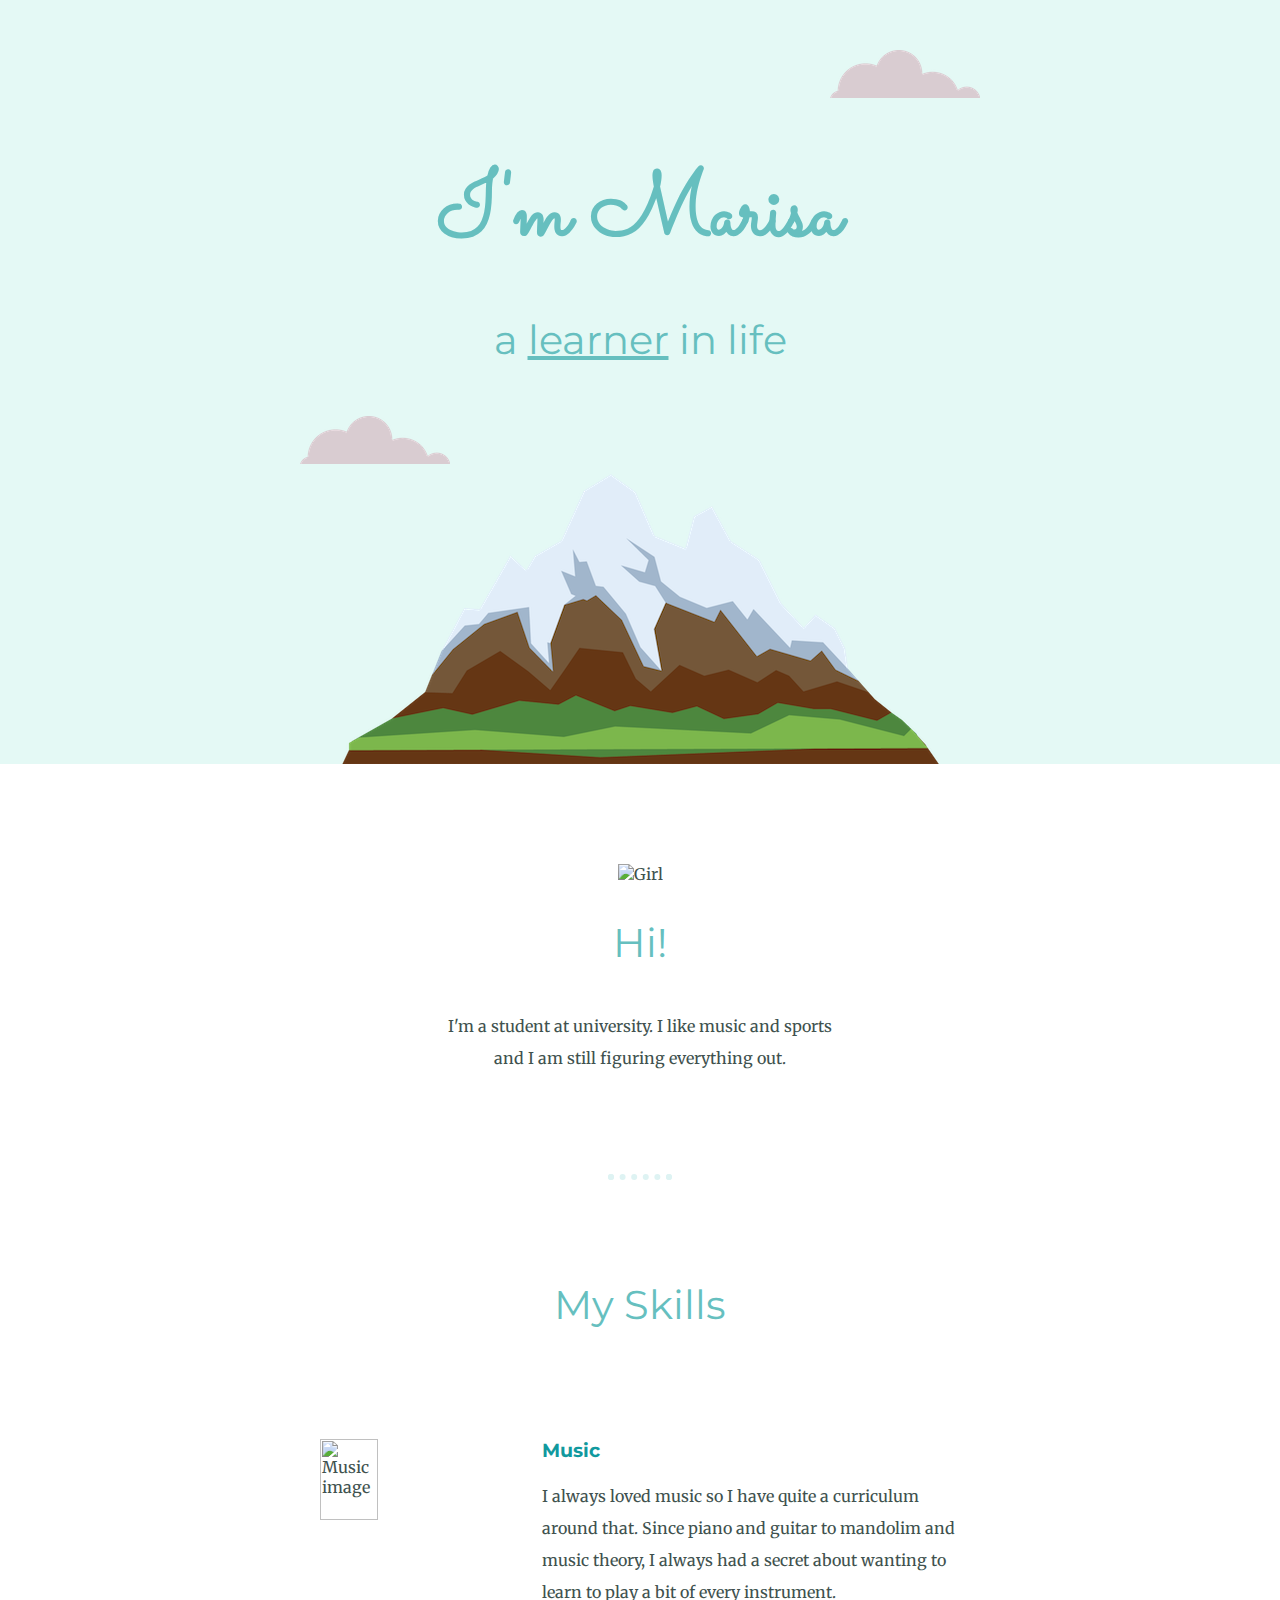
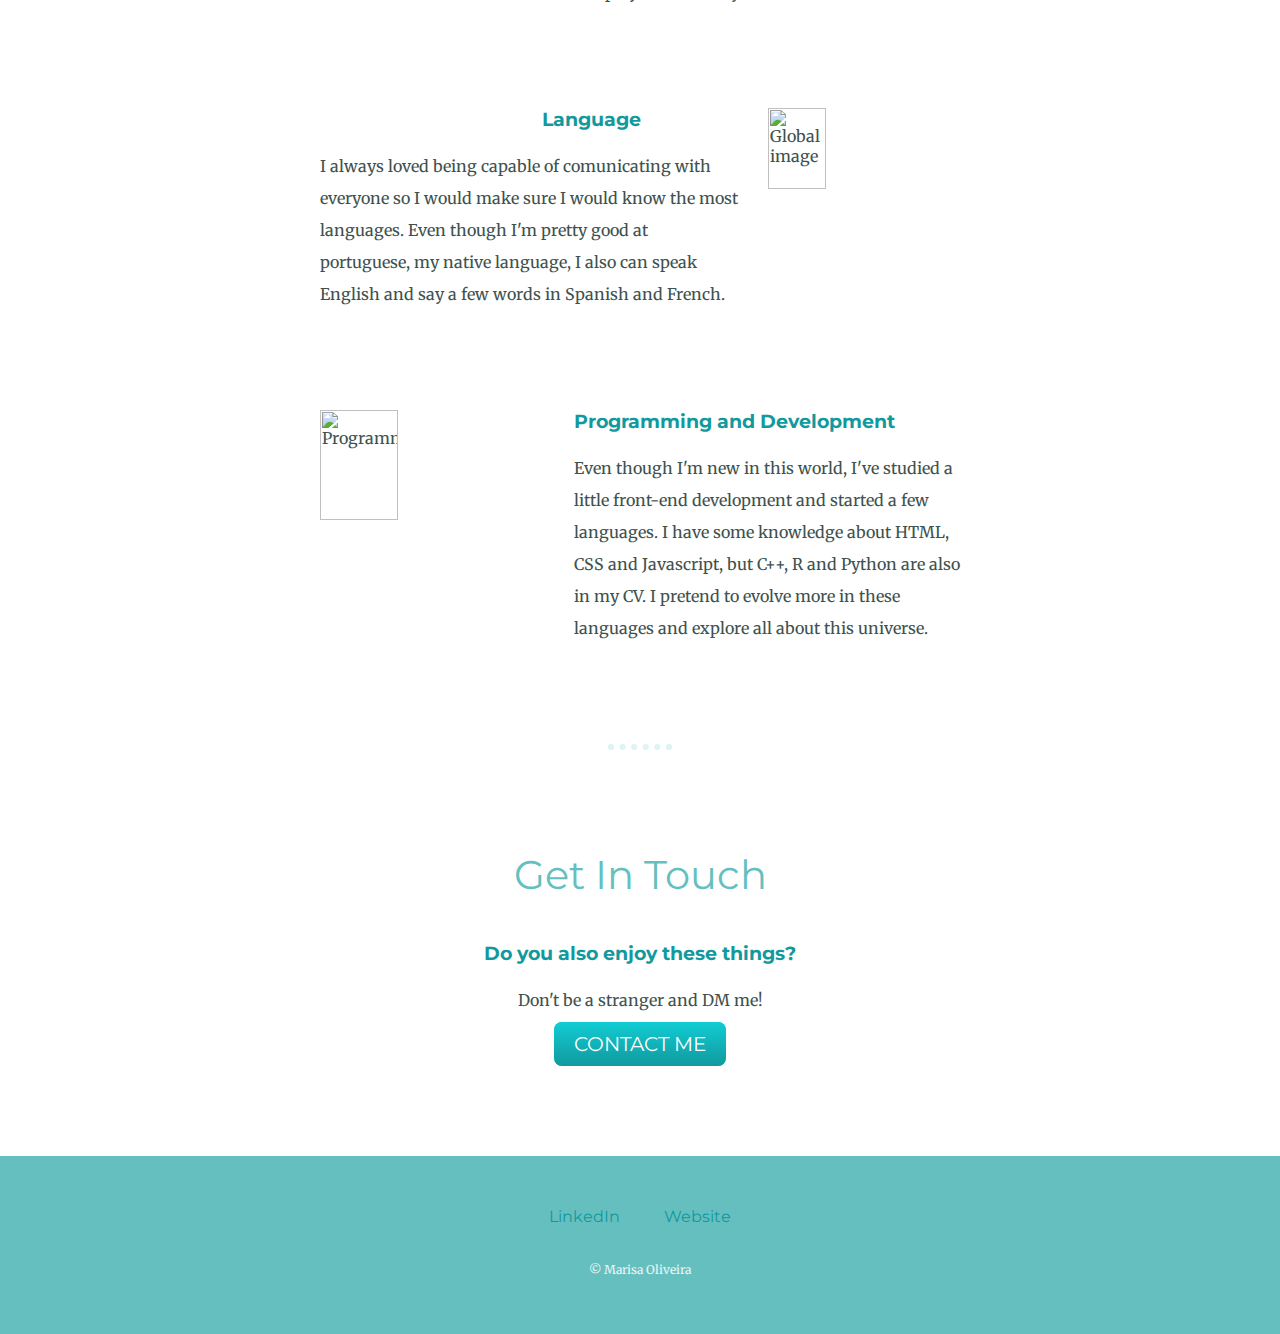
==== index.html @ 0f3580f4 "Add inicial CV website files" ====
<html lang="en">
<head>
    <meta charset="UTF-8">
    <meta http-equiv="X-UA-Compatible" content="IE=edge">
    <meta name="viewport" content="width=device-width, initial-scale=1.0">
    <title>Ana Oliveira</title>
    <link rel="stylesheet" type="text/css" href="css/styles.css">
    <link rel="favicon" href="favicon.ico?v=2">
    <link rel="preconnect" href="https://fonts.googleapis.com">
    <link rel="preconnect" href="https://fonts.gstatic.com" crossorigin>
    <link href="https://fonts.googleapis.com/css2?family=Merriweather&family=Montserrat&family=Sacramento&display=swap" rel="stylesheet">
</head>
<body>
    <div class="top-container">
        <img class="top-cloud" src="Images/cloud.png" alt="cloud-img">
        <h1> I'm Marisa</h1>
        <h2> a <span class="pro">learner</span> in life</h2>
        <img class="bottom-cloud" src="Images/cloud.png" alt="cloud-img">
        <img src="Images/mountain.png" alt="mountain-img">
    </div>

    <div class="middle-container">
        <div class="profile">
          <img src="https://cdn-icons.flaticon.com/png/128/3980/premium/3980933.png?token=exp=1659143339~hmac=8cd08ed136122cfe075abf5ff0aff583" alt="Girl">
          <h2>Hi!</h2>
          <p class="intro">I'm a student at university. I like music and sports and 
            I am still figuring everything out. </p>
        </div>
        <hr>
        <div class="skills">
          <h2>My Skills</h2>
          <div class="skill-row">
            <img class="image_music" src="https://cdn-icons-png.flaticon.com/128/3659/3659784.png" alt="Music image">
            
            <h3>Music</h3>
            <p> 
              I always loved music so I have quite a curriculum around that. Since piano and guitar 
              to mandolim and music theory, I always had a secret about wanting to learn to play a bit of every instrument.  </p>  
          </div>
          
          <div class="skill-row">
            <img class="image_language" src="https://cdn-icons-png.flaticon.com/128/3898/3898082.png" alt="Global image">
            
            <h3>Language</h3>
            <p> I always loved being capable of comunicating with everyone so I would make sure I would know 
              the most languages. Even though I'm pretty good at portuguese, my native language, I also can speak English and say a few words 
              in Spanish and French.  </p>
          </div>
        
          <div class="skill-row">
            <img class="image_programming" src="https://cdn-icons-png.flaticon.com/128/1006/1006363.png" alt="Programming">
            
            <h3>Programming and Development</h3>
            <p> Even though I'm new in this world, I've studied a little front-end development and started a few languages. I have some knowledge about HTML, CSS and Javascript,
              but C++, R and Python are also in my CV. I pretend to evolve more in these languages and explore all about this universe. </p>
          </div>
        </div>
        <hr>
        <div class="contact-me">
          <h2>Get In Touch</h2>
          <h3>Do you also enjoy these things?</h3>
          <p>Don't be a stranger and DM me!</p>
          <a class="btn" href="mailto:name@email.com">CONTACT ME</a>
        </div>
      </div>
      
      
      <div class="bottom-container">
        <a class="footer-link" href="https://www.linkedin.com/">LinkedIn</a>
        <a class="footer-link" href="my_first_webpage.html">Website</a>
        <p class="copyright"> © Marisa Oliveira</p>
      </div>
    
</body>
</html>
---- css/styles.css ----
body{
    color: #40514E;
    margin: 0;
    text-align: center;
    font-family: 'Merriweather', serif;
}

h1 {
    color: #66BFBF;
    font-size: 5.625rem; /* 100% = 16px = 1em */
    margin: 50px auto 0 auto;
    font-family: 'Sacramento', cursive;
}

h2 {
    color: #66BFBF;
    font-family: 'Montserrat', sans-serif;
    font-size: 2.5rem;
    font-weight: normal;
    padding-bottom: 10px;
}

h3 {
    color: #11999E;
    font-family: 'Montserrat', sans-serif;
}

p {
    line-height: 2;
}

hr {
    border: dotted #def3f3 6px;
    border-bottom: none;
    width: 4%;
    margin: 100px auto;
  }

a {
    color: #11999e;
    font-family: 'Montserrat', sans-serif;
    margin: 10px 20px; 
    text-decoration: none;
}

a:hover {
    color: #EAF6F6;
}

.top-container {
    background-color: #E4F9F5;
    position: relative;
    padding-top: 100px;
}

.middle-container {
    margin: 100px 0;
}

.bottom-container {
    background-color: #66bfbf;
    padding: 50px 0 20px;
}

.skill-row {
    width: 50%;
    margin: 100px auto 100px auto;
    text-align: left;
}

.pro {
    text-decoration: underline;
}

.intro {
    width: 30%;
    margin: auto;
}

.contact-me {
    width: 40%;
    margin: 40px auto 60px;
}

.copyright {
    color: #EAF6F6;
    font-size: 0.75rem;
    padding: 20px 0;
}

.top-cloud {
    position: absolute;
    right: 300px;
    top: 50px;
}

.bottom-cloud {
    position: absolute;
    left: 300px;
    bottom: 300px;
}

.image_music {
    width: 30%;
    float: left;
    margin-right: 30px;
}

.image_language {
    width: 30%;
    float: right;
    margin-left: 30px;
}

.image_programming {
    width: 35%;
    float: left;
    margin-right: 30px;
}

.btn {
    background: #11cdd4;
    background-image: -webkit-linear-gradient(top, #11cdd4, #11999e);
    background-image: -moz-linear-gradient(top, #11cdd4, #11999e);
    background-image: -ms-linear-gradient(top, #11cdd4, #11999e);
    background-image: -o-linear-gradient(top, #11cdd4, #11999e);
    background-image: linear-gradient(to bottom, #11cdd4, #11999e);
    -webkit-border-radius: 8;
    -moz-border-radius: 8;
    border-radius: 8px;
    font-family: 'Montserrat', sans-serif;
    color: #ffffff;
    font-size: 20px;
    padding: 10px 20px 10px 20px;
    text-decoration: none;
  }
  
  .btn:hover {
    background: #30e3cb;
    background-image: -webkit-linear-gradient(top, #30e3cb, #2bc4ad);
    background-image: -moz-linear-gradient(top, #30e3cb, #2bc4ad);
    background-image: -ms-linear-gradient(top, #30e3cb, #2bc4ad);
    background-image: -o-linear-gradient(top, #30e3cb, #2bc4ad);
    background-image: linear-gradient(to bottom, #30e3cb, #2bc4ad);
    text-decoration: none;
  }
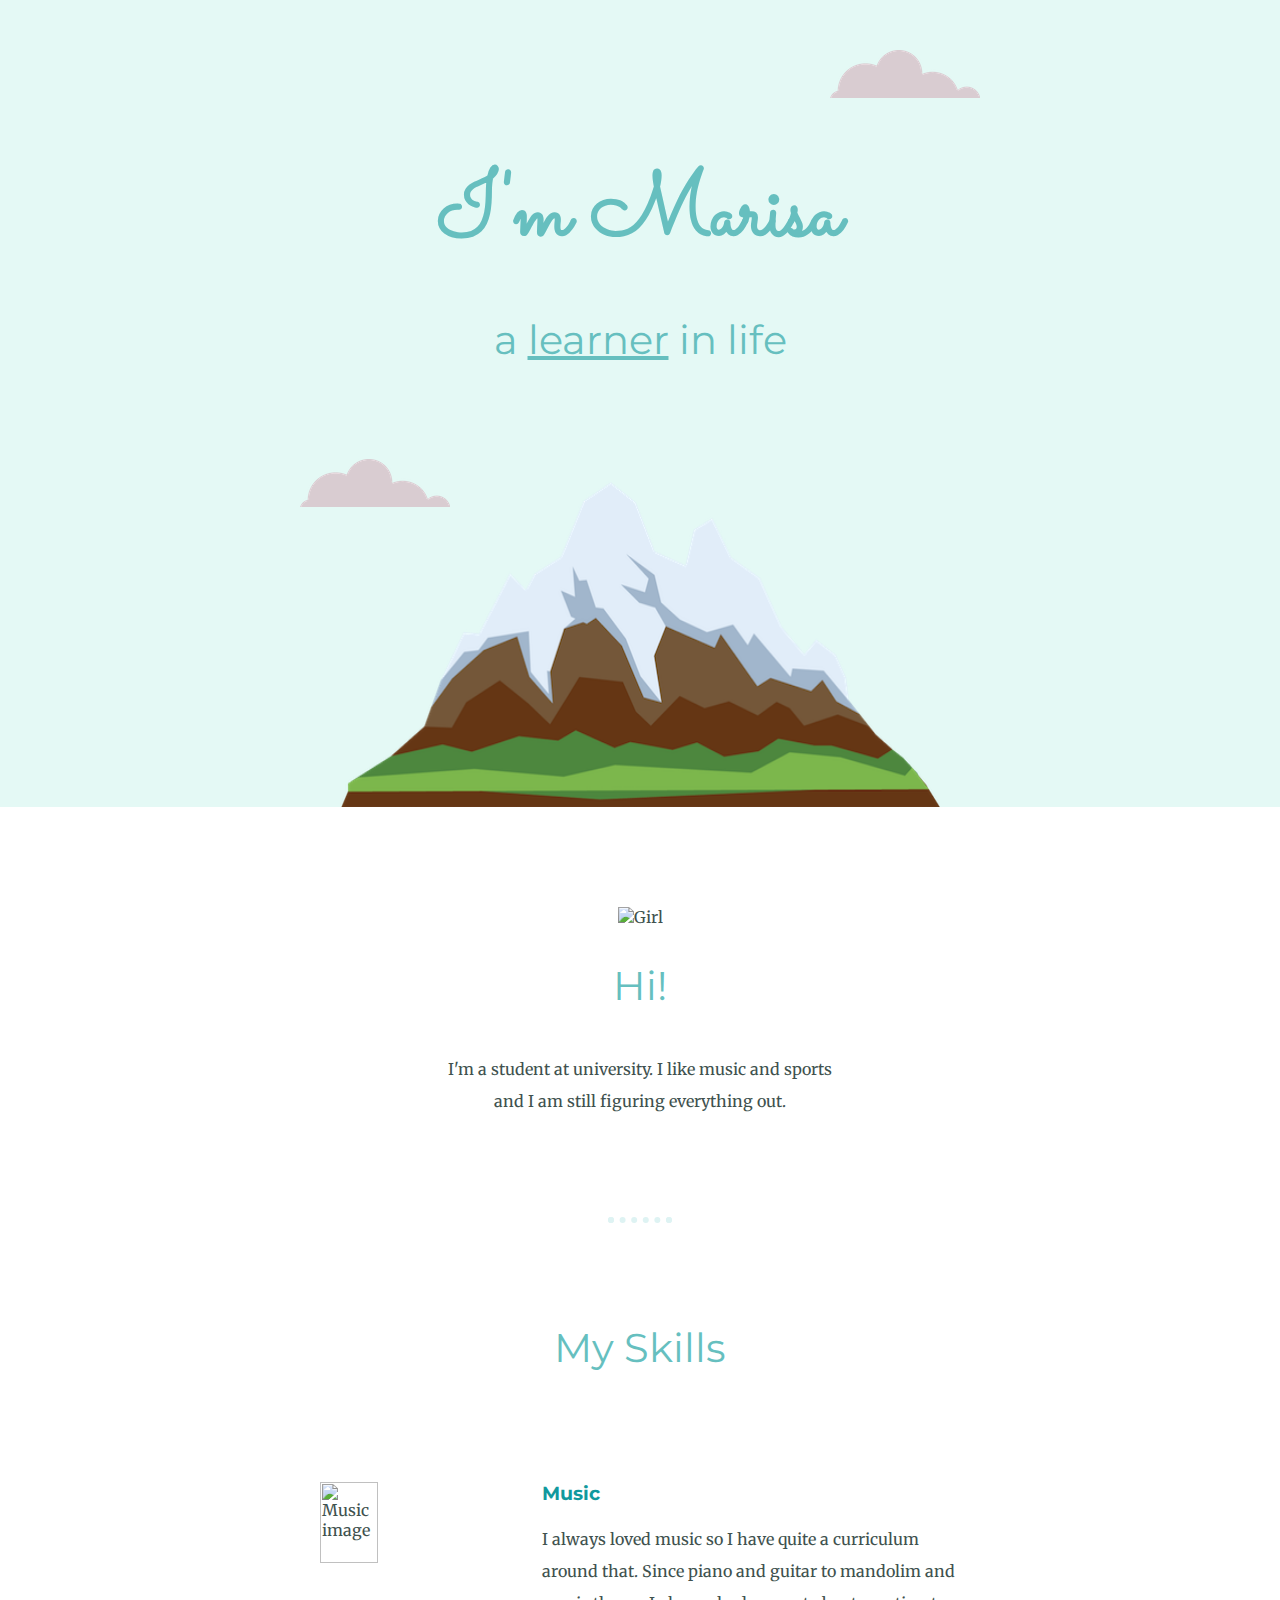
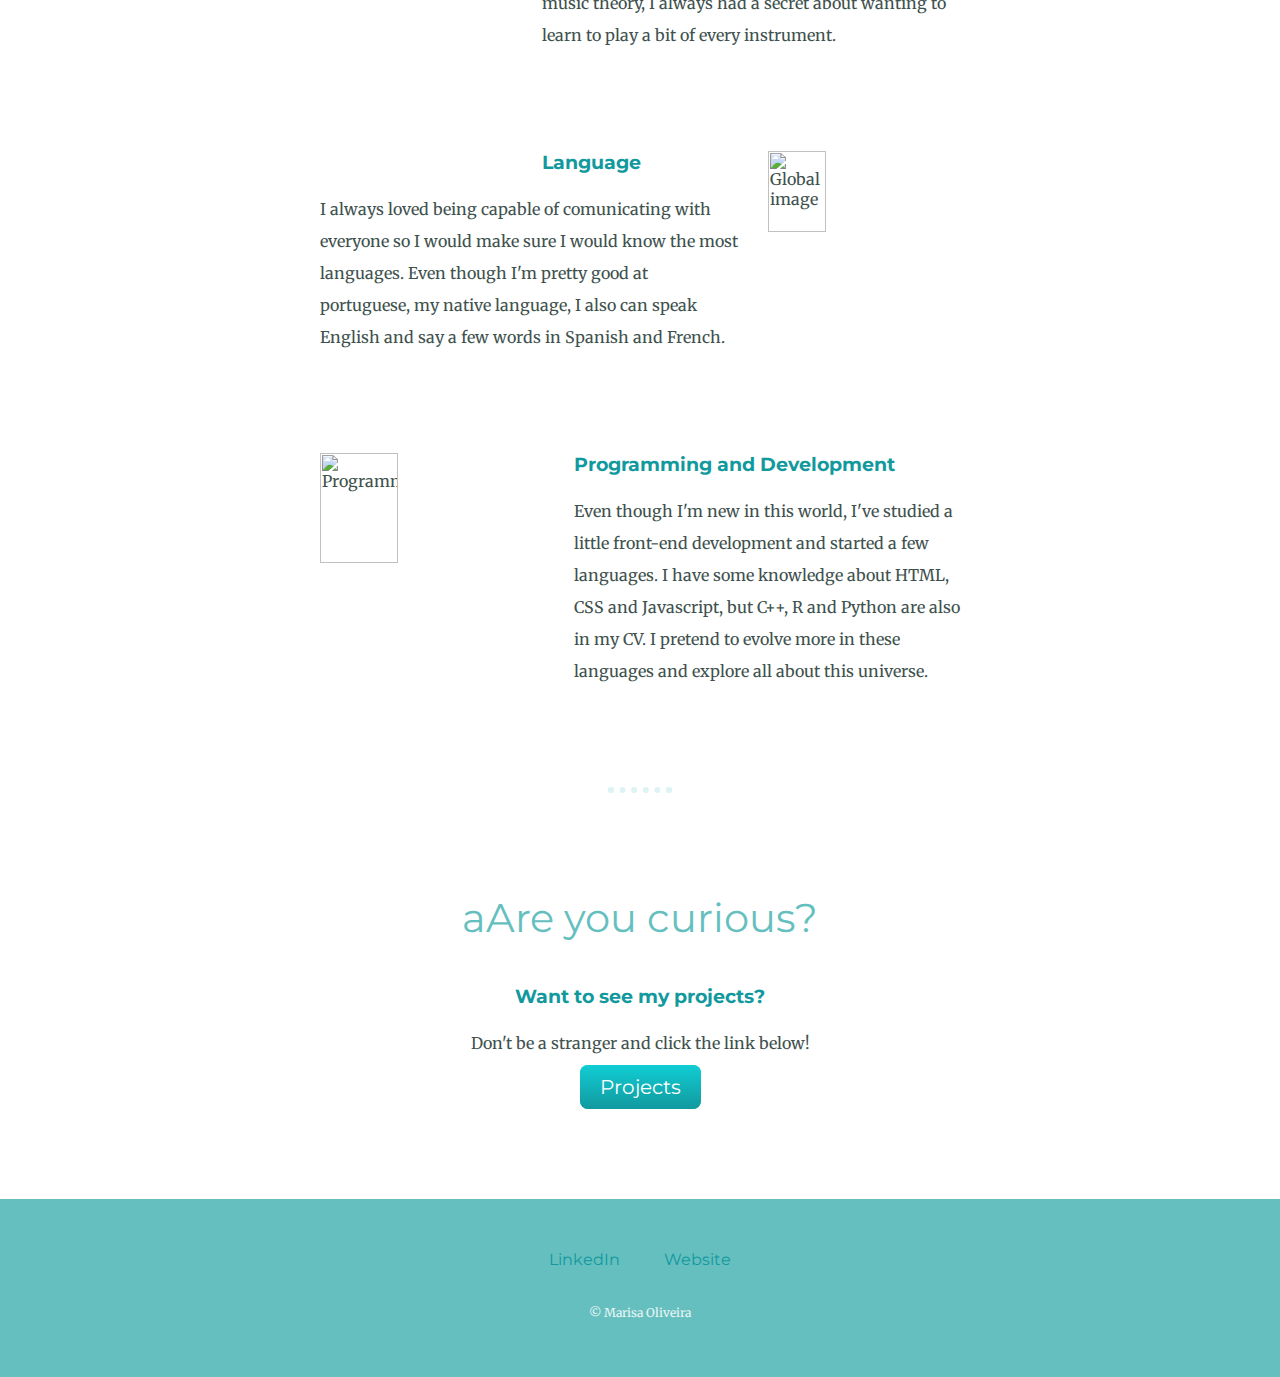
==== commit 8c297fe1: "Update index.html" ====
--- a/index.html
+++ b/index.html
@@ -5,7 +5,7 @@
     <meta name="viewport" content="width=device-width, initial-scale=1.0">
     <title>Ana Oliveira</title>
     <link rel="stylesheet" type="text/css" href="css/styles.css">
-    <link rel="favicon" href="favicon.ico?v=2">
+    <link rel="icon" href="favicon.ico">
     <link rel="preconnect" href="https://fonts.googleapis.com">
     <link rel="preconnect" href="https://fonts.gstatic.com" crossorigin>
     <link href="https://fonts.googleapis.com/css2?family=Merriweather&family=Montserrat&family=Sacramento&display=swap" rel="stylesheet">
@@ -16,12 +16,12 @@
         <h1> I'm Marisa</h1>
         <h2> a <span class="pro">learner</span> in life</h2>
         <img class="bottom-cloud" src="Images/cloud.png" alt="cloud-img">
-        <img src="Images/mountain.png" alt="mountain-img">
+        <img class="mountain" src="Images/mountain.png" alt="mountain-img"width="600" height="400">
     </div>
 
     <div class="middle-container">
         <div class="profile">
-          <img src="https://cdn-icons.flaticon.com/png/128/3980/premium/3980933.png?token=exp=1659143339~hmac=8cd08ed136122cfe075abf5ff0aff583" alt="Girl">
+          <img src="https://cdn-icons-png.flaticon.com/128/3772/3772977.png" alt="Girl">
           <h2>Hi!</h2>
           <p class="intro">I'm a student at university. I like music and sports and 
             I am still figuring everything out. </p>
@@ -57,10 +57,10 @@
         </div>
         <hr>
         <div class="contact-me">
-          <h2>Get In Touch</h2>
-          <h3>Do you also enjoy these things?</h3>
-          <p>Don't be a stranger and DM me!</p>
-          <a class="btn" href="mailto:name@email.com">CONTACT ME</a>
+          <h2>aAre you curious?</h2>
+          <h3>Want to see my projects?</h3>
+          <p>Don't be a stranger and click the link below!</p>
+          <a class="btn" href="mailto:name@email.com"> Projects </a>
         </div>
       </div>
       
@@ -72,4 +72,4 @@
       </div>
     
 </body>
-</html>+</html>
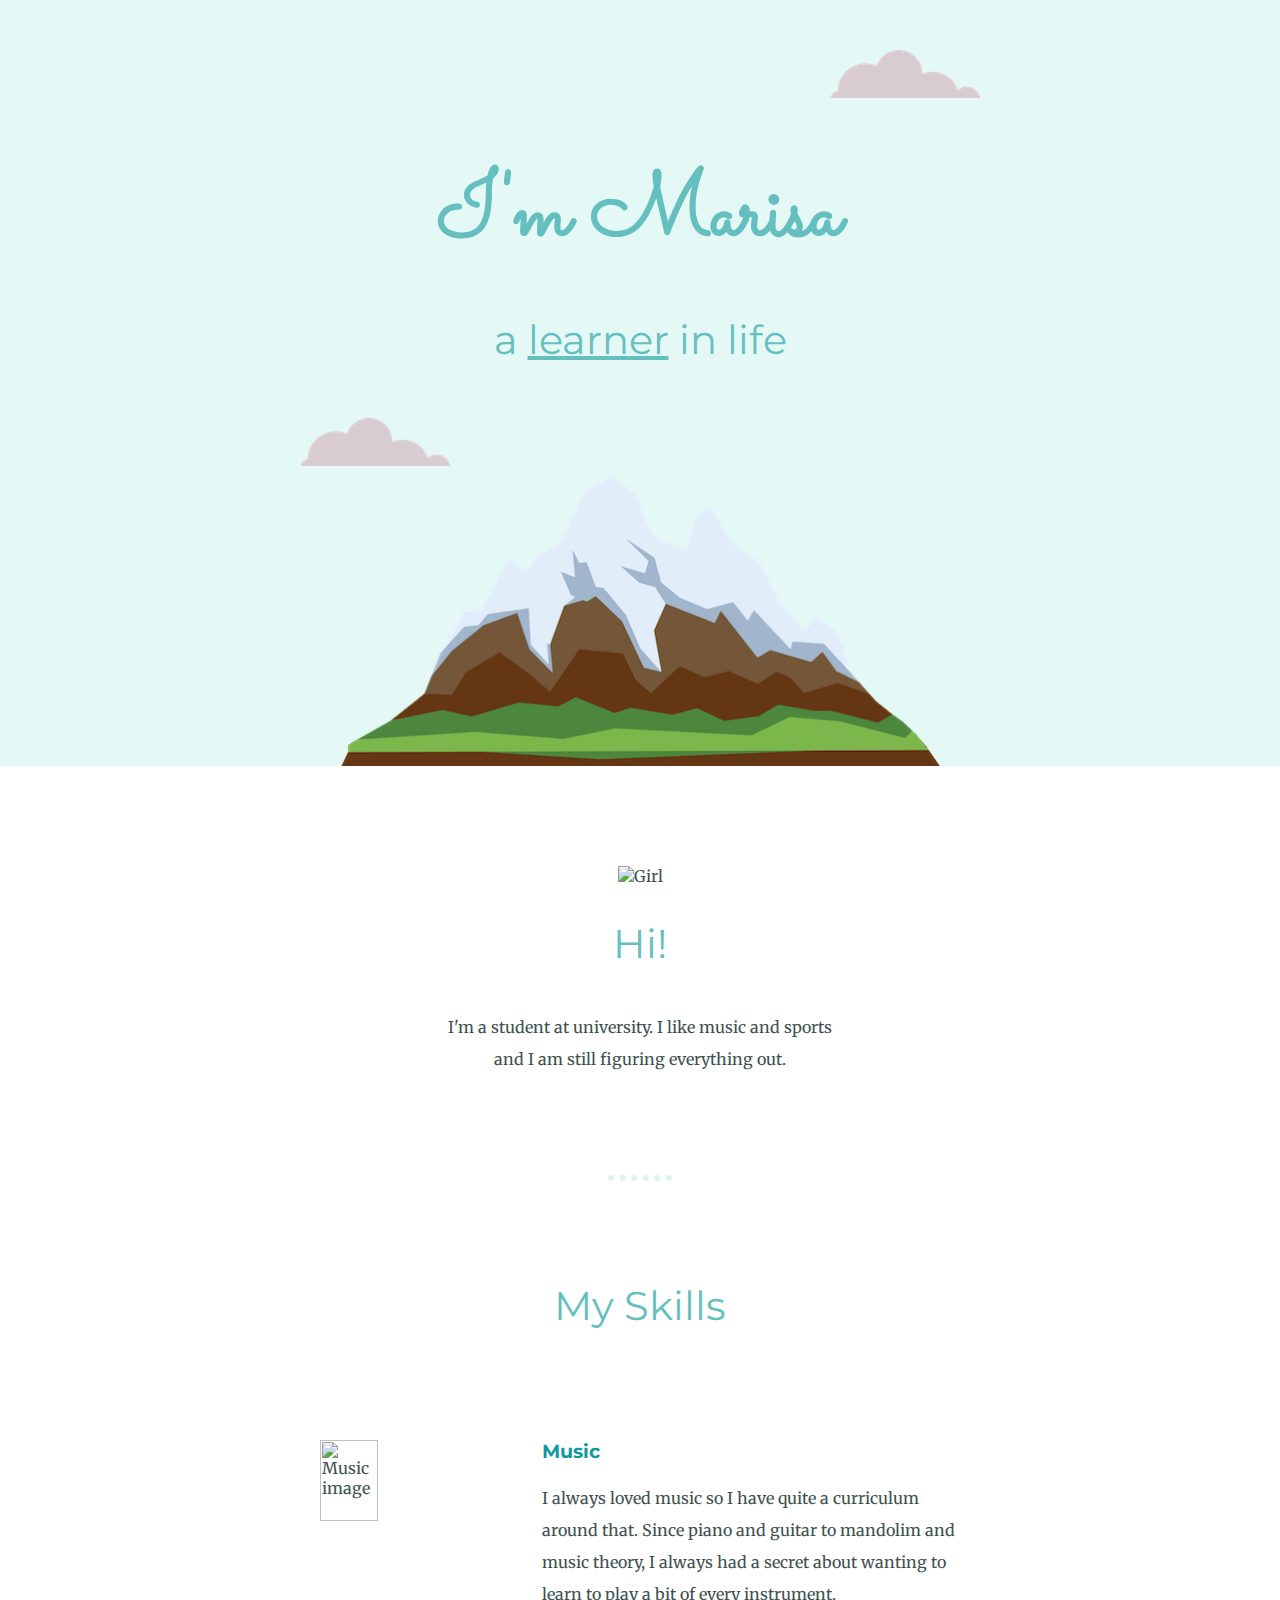
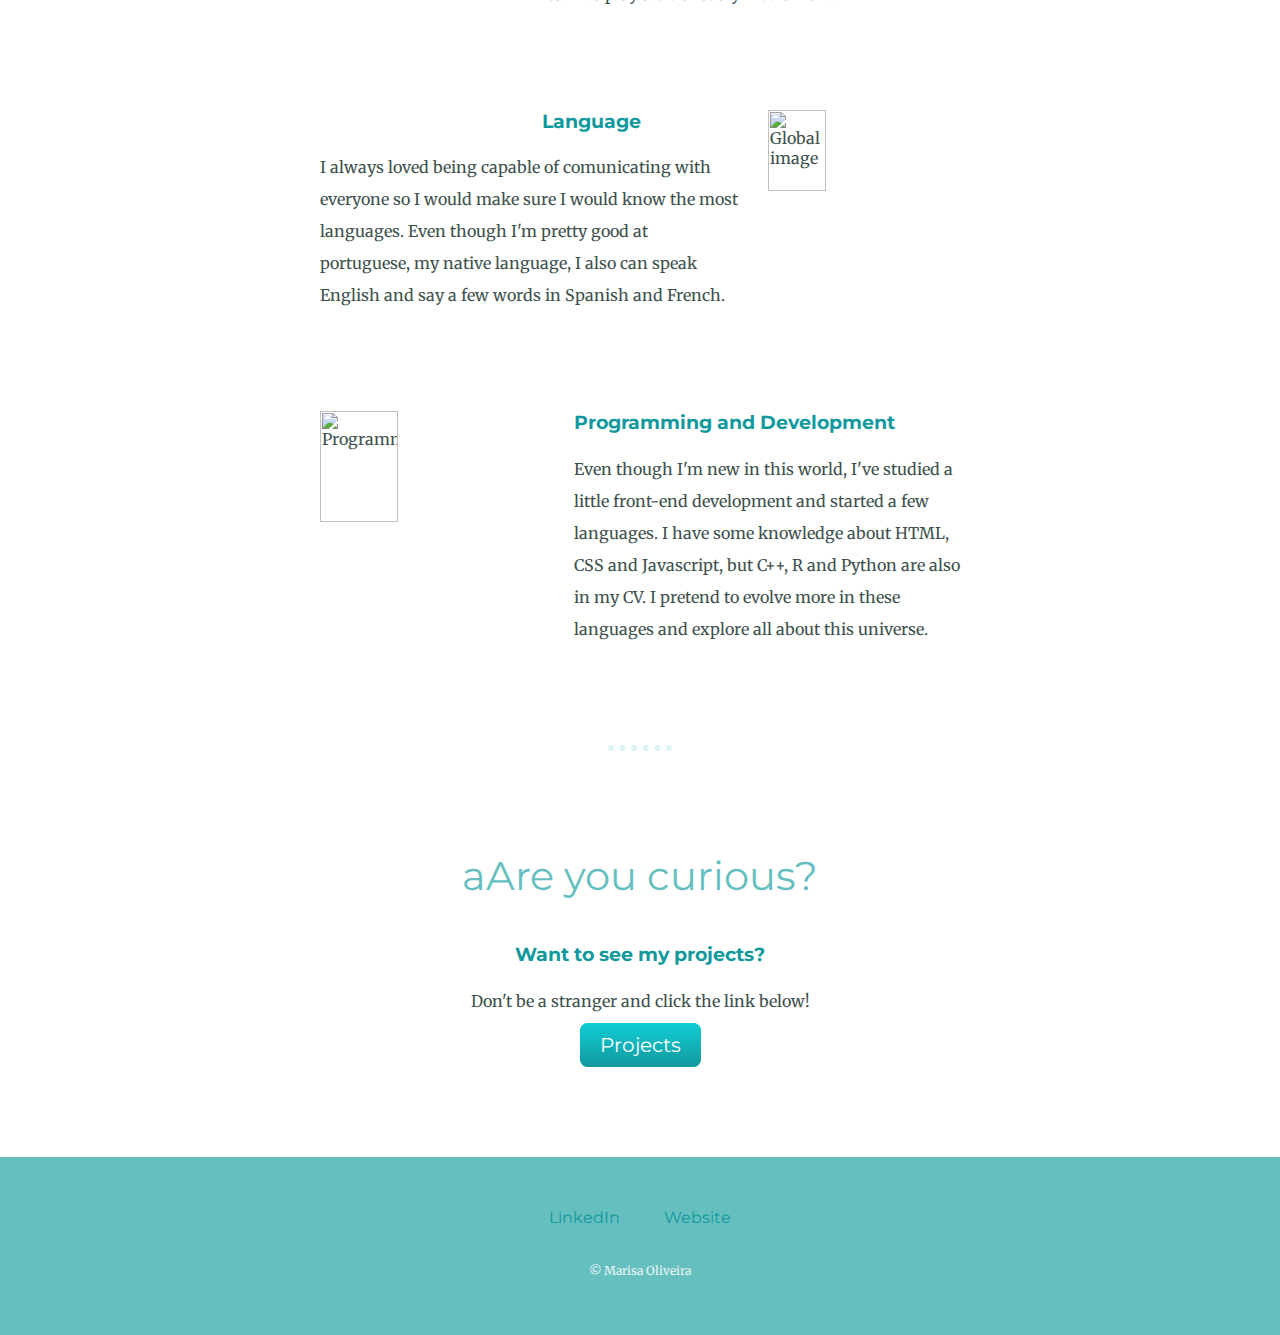
==== commit 364ce8c5: "Update index.html" ====
--- a/index.html
+++ b/index.html
@@ -16,7 +16,7 @@
         <h1> I'm Marisa</h1>
         <h2> a <span class="pro">learner</span> in life</h2>
         <img class="bottom-cloud" src="Images/cloud.png" alt="cloud-img">
-        <img class="mountain" src="Images/mountain.png" alt="mountain-img"width="600" height="400">
+        <img class="mountain" src="Images/mountain.png" alt="mountain-img" width="600" height="400">
     </div>
 
     <div class="middle-container">
--- a/css/styles.css
+++ b/css/styles.css
@@ -100,6 +100,12 @@
     bottom: 300px;
 }
 
+.mountain {
+    width: 100%;
+    max-width: 600px;
+    height: auto;
+}
+
 .image_music {
     width: 30%;
     float: left;
@@ -143,4 +149,11 @@
     background-image: -o-linear-gradient(top, #30e3cb, #2bc4ad);
     background-image: linear-gradient(to bottom, #30e3cb, #2bc4ad);
     text-decoration: none;
-  }+  }
+
+@media only screen and (max-width: 768px) {
+    /* For mobile phones: */
+    .bottom-cloud {
+        position: static;
+    }
+}
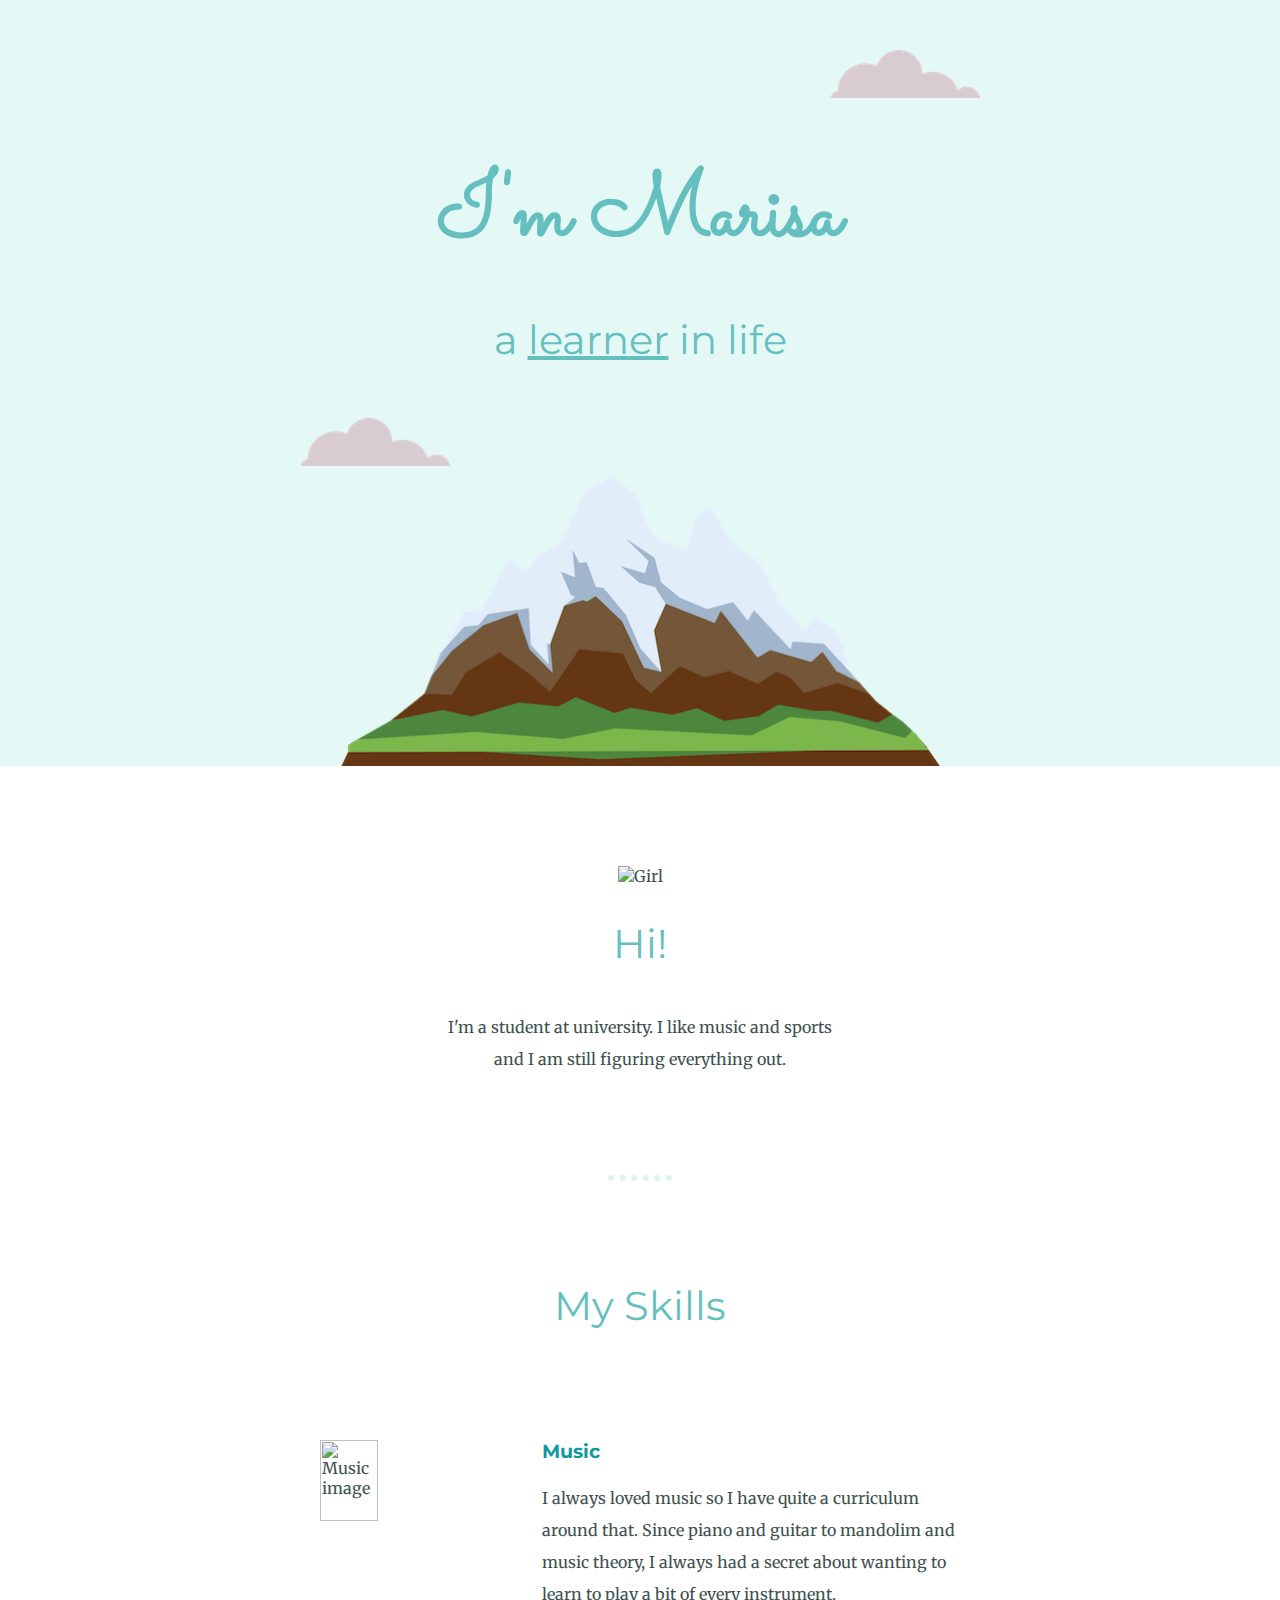
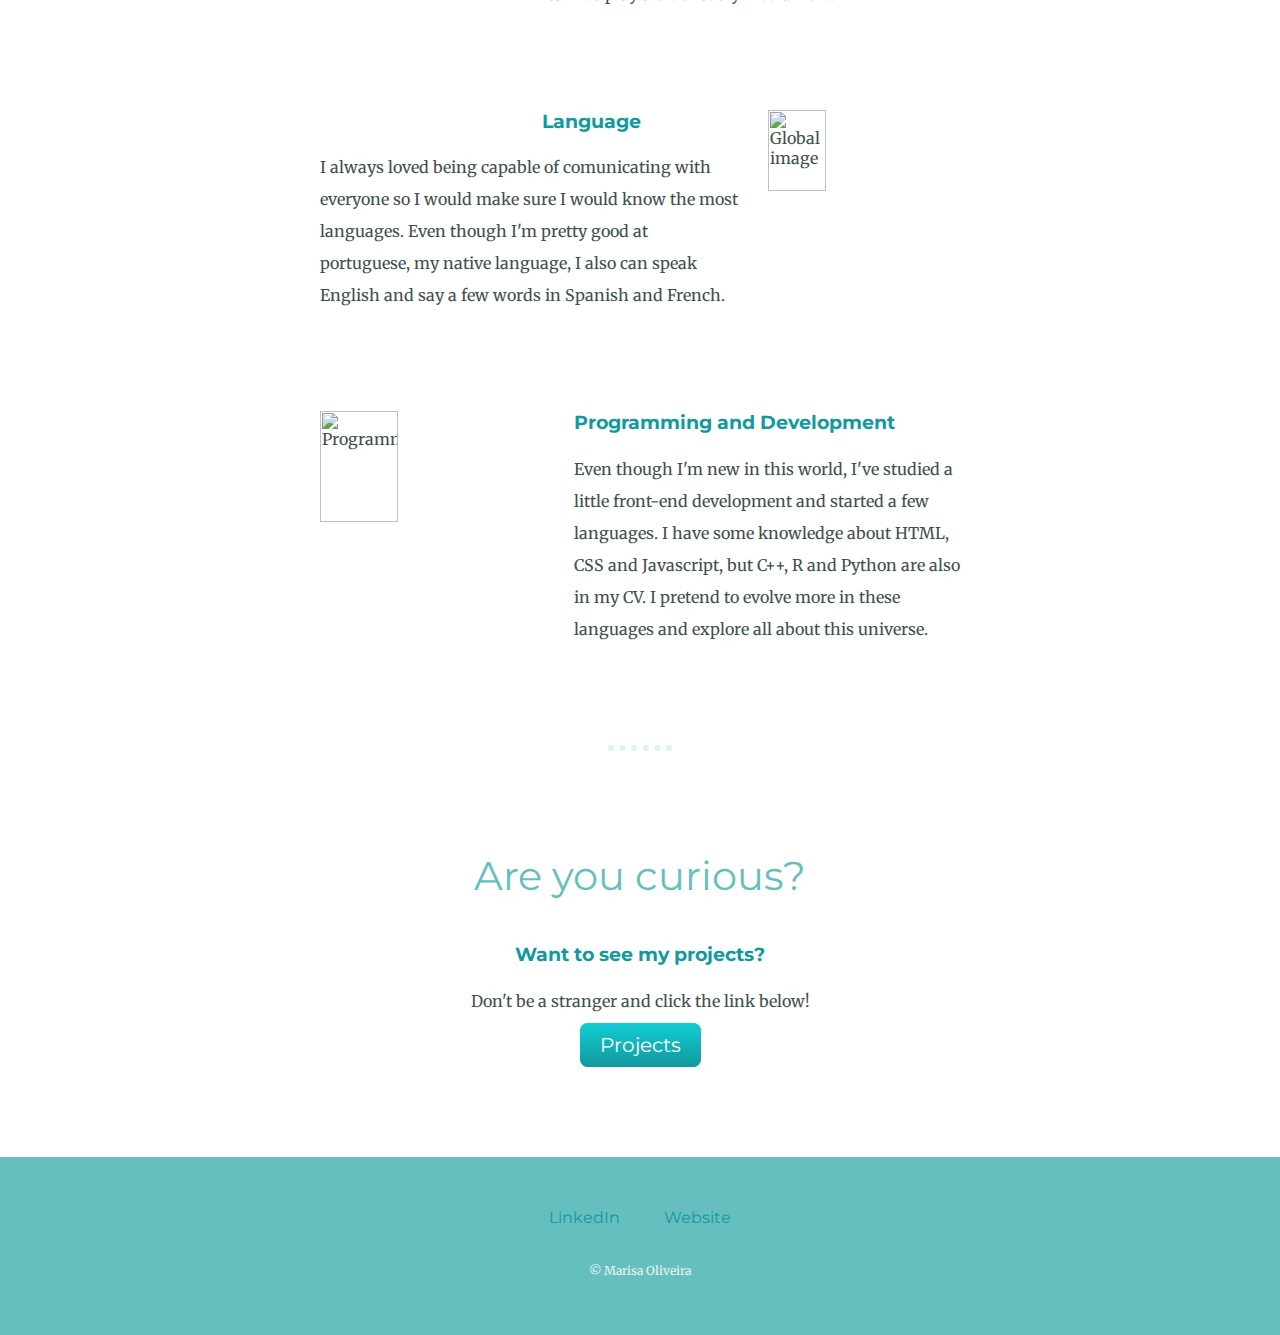
==== commit 3ee20d16: "Update index.html" ====
--- a/index.html
+++ b/index.html
@@ -16,7 +16,7 @@
         <h1> I'm Marisa</h1>
         <h2> a <span class="pro">learner</span> in life</h2>
         <img class="bottom-cloud" src="Images/cloud.png" alt="cloud-img">
-        <img class="mountain" src="Images/mountain.png" alt="mountain-img" width="600" height="400">
+        <img class="mountain" src="Images/mountain.png" alt="mountain-img">
     </div>
 
     <div class="middle-container">
@@ -57,7 +57,7 @@
         </div>
         <hr>
         <div class="contact-me">
-          <h2>aAre you curious?</h2>
+          <h2>Are you curious?</h2>
           <h3>Want to see my projects?</h3>
           <p>Don't be a stranger and click the link below!</p>
           <a class="btn" href="mailto:name@email.com"> Projects </a>
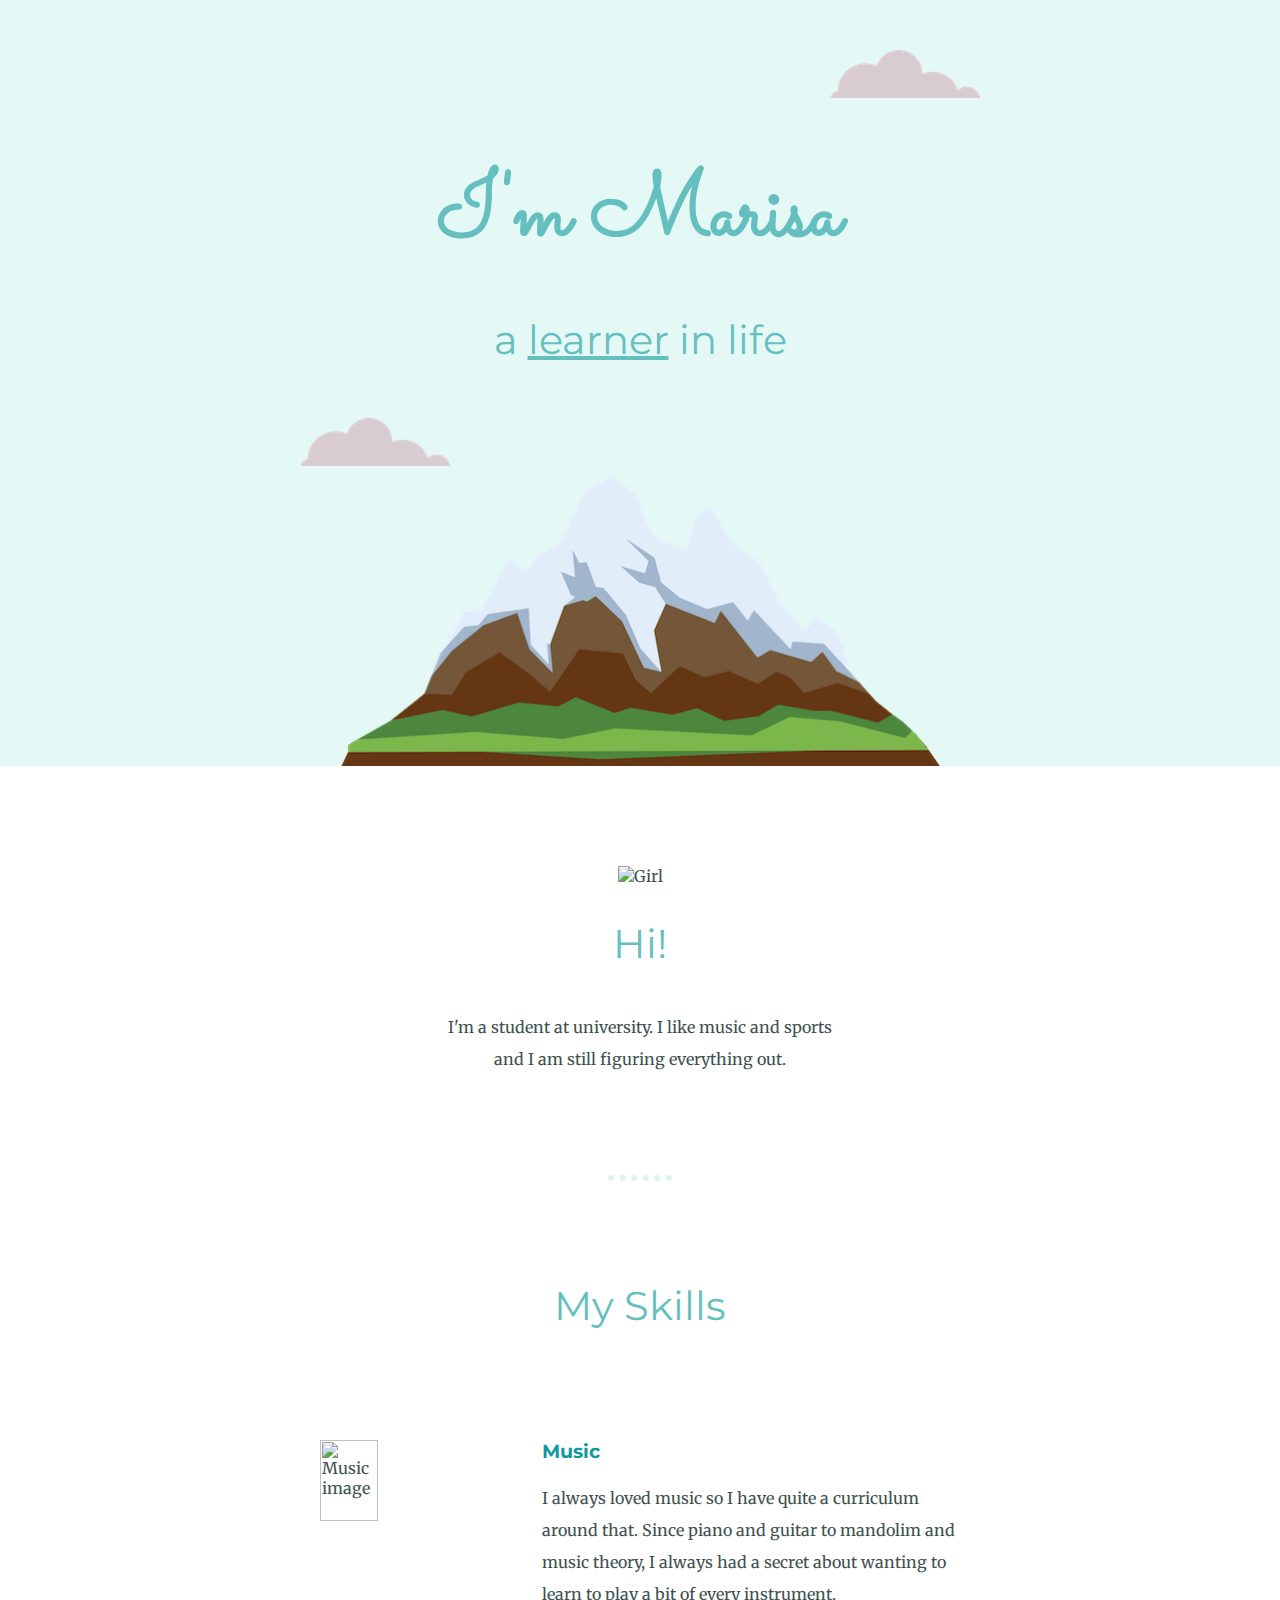
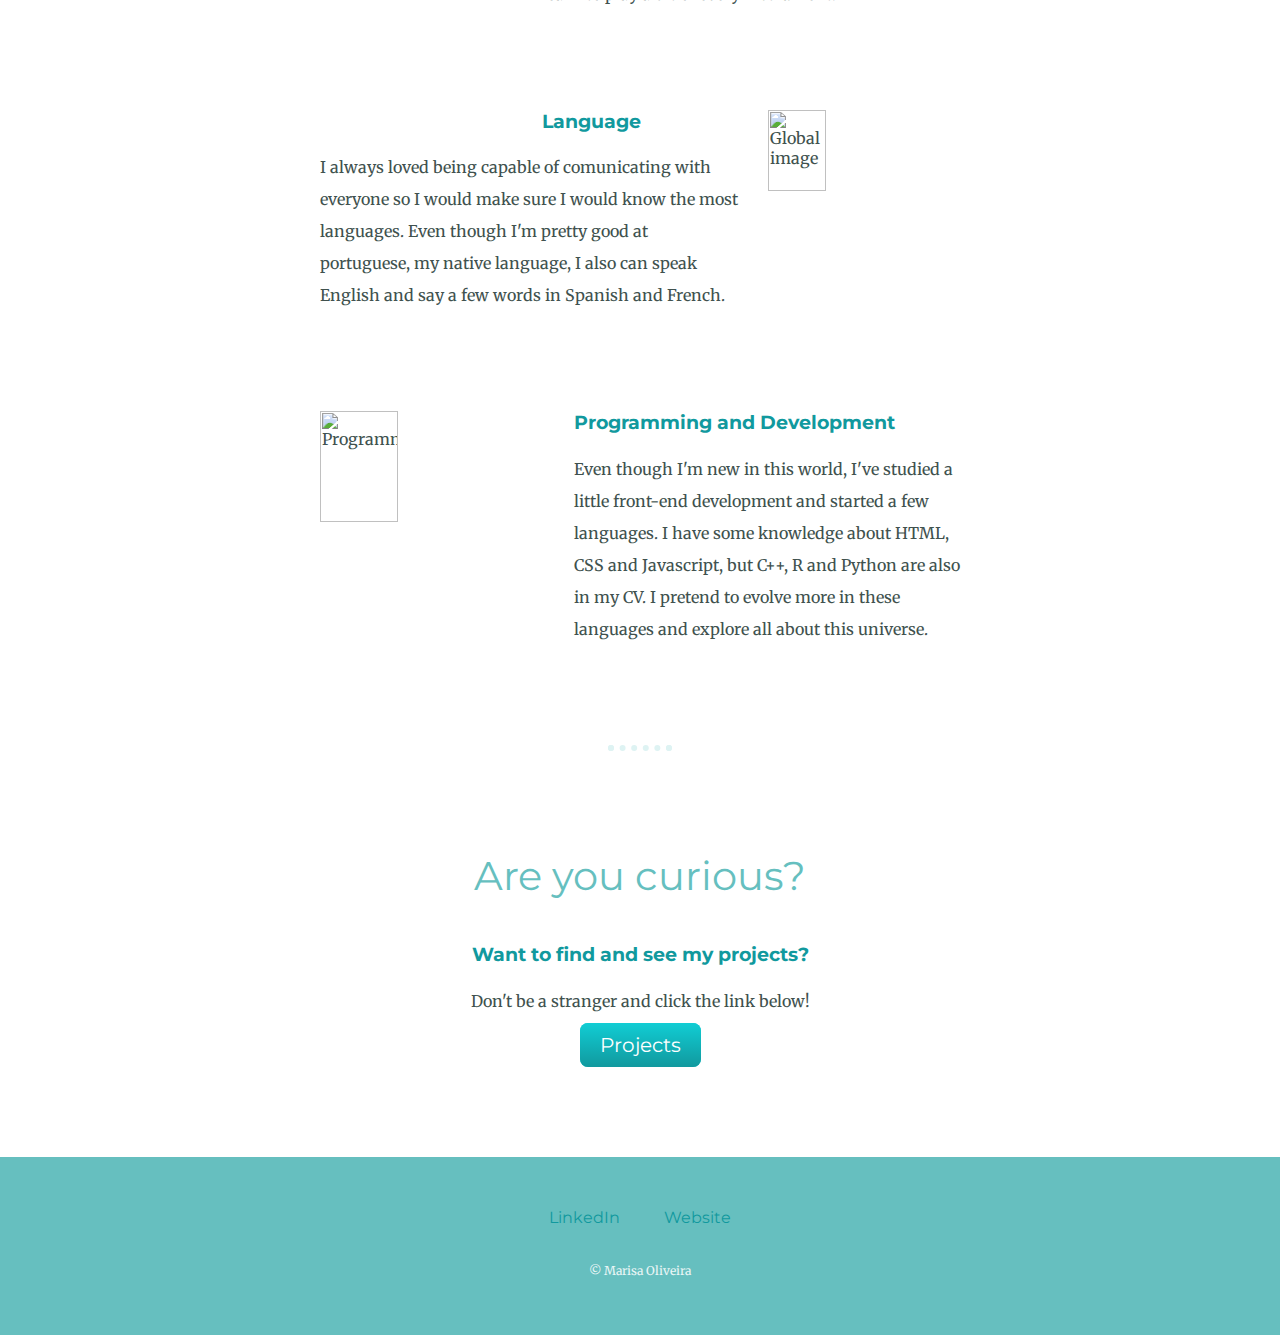
==== commit 773c3ffd: "Add files via upload" ====
--- a/index.html
+++ b/index.html
@@ -16,7 +16,7 @@
         <h1> I'm Marisa</h1>
         <h2> a <span class="pro">learner</span> in life</h2>
         <img class="bottom-cloud" src="Images/cloud.png" alt="cloud-img">
-        <img class="mountain" src="Images/mountain.png" alt="mountain-img">
+        <img class="mountain" src="Images/mountain.png" alt="mountain-img" width="600" height="400">
     </div>
 
     <div class="middle-container">
@@ -58,9 +58,9 @@
         <hr>
         <div class="contact-me">
           <h2>Are you curious?</h2>
-          <h3>Want to see my projects?</h3>
+          <h3>Want to find and see my projects?</h3>
           <p>Don't be a stranger and click the link below!</p>
-          <a class="btn" href="mailto:name@email.com"> Projects </a>
+          <a class="btn" href="mailto:name@email.com">Projects</a>
         </div>
       </div>
       
@@ -72,4 +72,4 @@
       </div>
     
 </body>
-</html>
+</html>